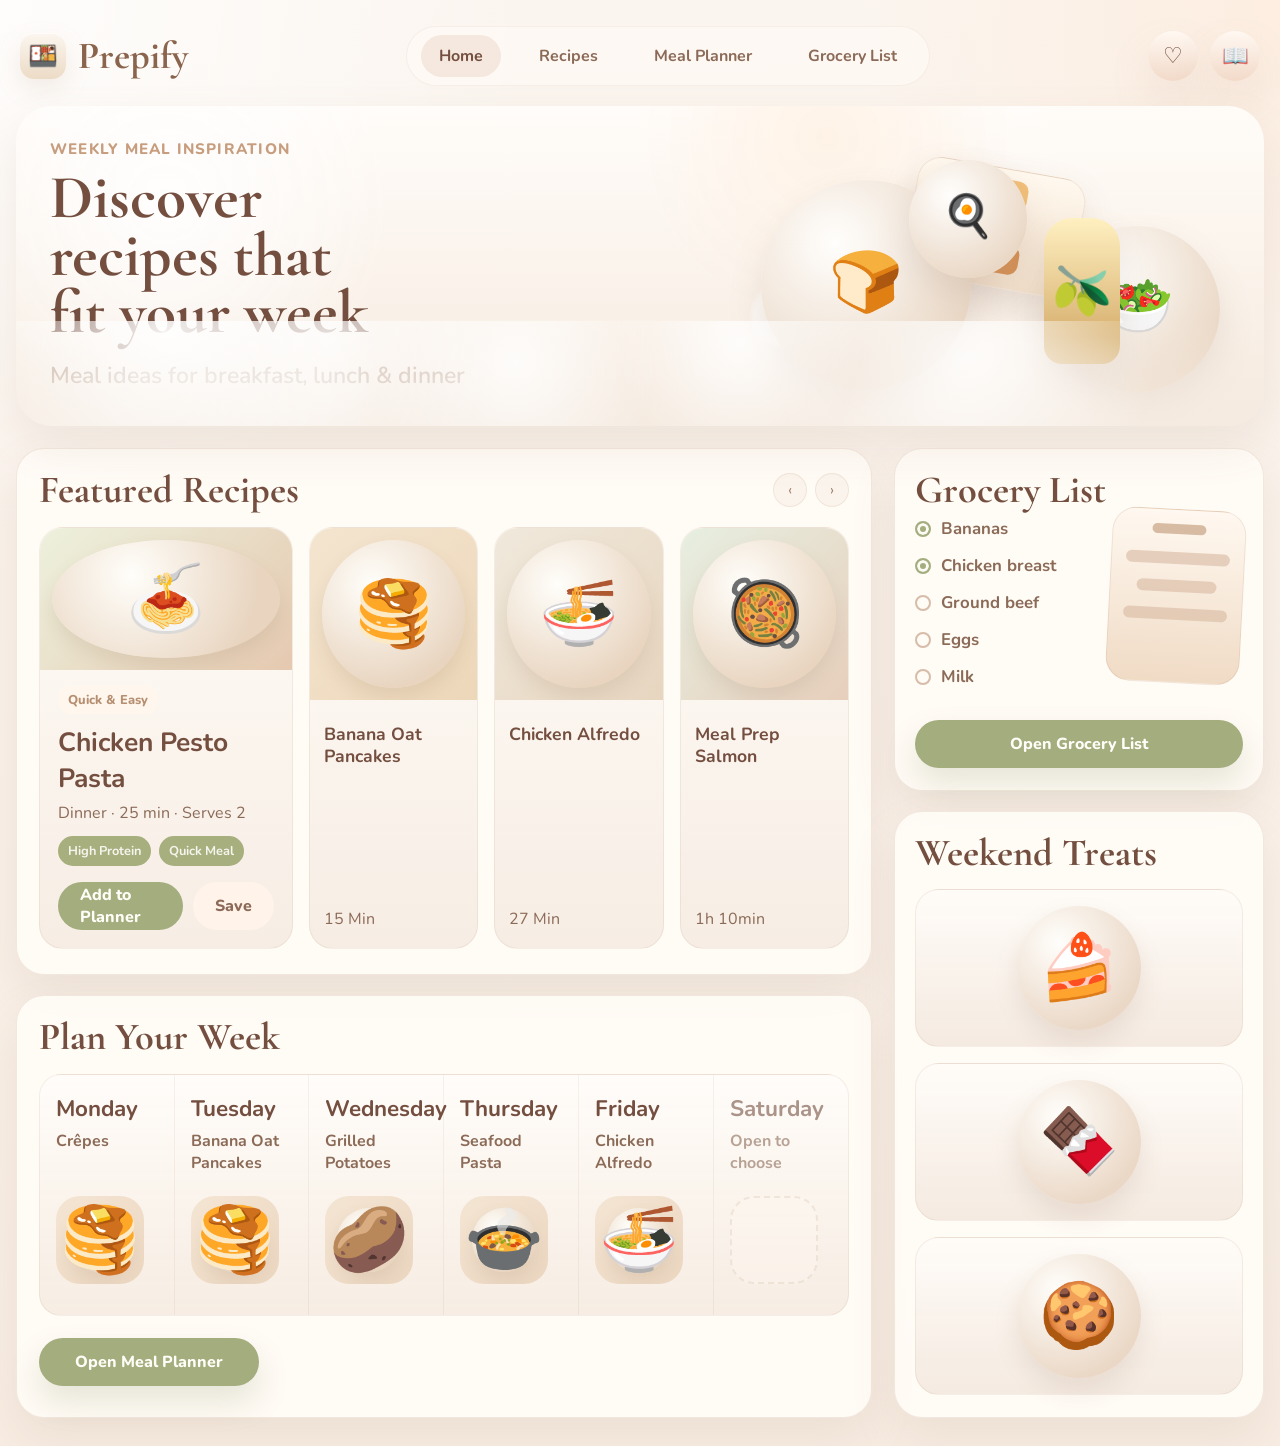
==== index.html @ a0c562fc "Add files" ====
<!DOCTYPE html>
<html lang="en">
<head>
  <meta charset="UTF-8">
  <meta name="viewport" content="width=device-width, initial-scale=1.0">
  <title>Prepify</title>
  <link rel="preconnect" href="https://fonts.googleapis.com">
  <link rel="preconnect" href="https://fonts.gstatic.com" crossorigin>
  <link href="https://fonts.googleapis.com/css2?family=Cormorant+Garamond:wght@500;600;700&family=Nunito:wght@400;600;700;800&display=swap" rel="stylesheet">
  <link rel="stylesheet" href="style.css">
</head>
<body>
  <div class="page-shell">
    <header class="topbar">
      <a class="brand" href="index.html" aria-label="Prepify home">
        <span class="brand-mark">🍱</span>
        <span class="brand-name">Prepify</span>
      </a>

      <nav class="main-nav" aria-label="Primary navigation">
        <a class="active" href="index.html">Home</a>
        <a href="browse_recipes.html">Recipes</a>
        <a href="meal_planner.html">Meal Planner</a>
        <a href="grocery_list.html">Grocery List</a>
      </nav>

      <div class="nav-actions" aria-label="Quick actions">
        <a class="icon-button" href="saved_recipes.html" aria-label="Saved recipes">♡</a>
        <a class="icon-button" href="about.html" aria-label="About Prepify">📖</a>
      </div>
    </header>

    <main>
      <section class="hero">
        <div class="hero-copy">
          <p class="eyebrow">Weekly meal inspiration</p>
          <h1>Discover recipes that fit your week</h1>
          <p class="hero-subtitle">Meal ideas for breakfast, lunch &amp; dinner</p>
        </div>

        <div class="hero-art" aria-hidden="true">
          <div class="cloud cloud-left"></div>
          <div class="cloud cloud-right"></div>

          <div class="hero-board">
            <div class="sticky sticky-breakfast">BREAKFAST</div>
            <div class="sticky sticky-lunch">LUNCH</div>
            <div class="sticky sticky-dinner">DINNER</div>
          </div>

          <div class="hero-plate toast-plate">
            <span>🍞</span>
          </div>
          <div class="hero-plate bowl-plate">
            <span>🥗</span>
          </div>
          <div class="hero-plate prep-plate">
            <span>🍳</span>
          </div>
          <div class="hero-bottle">🫒</div>
        </div>
      </section>

      <section class="dashboard-grid">
        <div class="left-column">
          <section class="panel">
            <div class="section-heading">
              <h2>Featured Recipes</h2>
              <div class="slider-arrows" aria-hidden="true">
                <span>‹</span>
                <span>›</span>
              </div>
            </div>

            <div class="recipe-strip">
              <article class="recipe-card featured-card">
                <div class="recipe-image image-pesto"></div>
                <div class="recipe-content">
                  <span class="recipe-badge">Quick &amp; Easy</span>
                  <h3>Chicken Pesto Pasta</h3>
                  <p>Dinner · 25 min · Serves 2</p>
                  <div class="tag-row">
                    <span>High Protein</span>
                    <span>Quick Meal</span>
                  </div>
                  <div class="card-actions">
                    <a href="meal_planner.html" class="button primary">Add to Planner</a>
                    <a href="saved_recipes.html" class="button secondary">Save</a>
                  </div>
                </div>
              </article>

              <article class="recipe-card compact-card">
                <div class="recipe-image image-pancakes"></div>
                <div class="compact-copy">
                  <h3>Banana Oat Pancakes</h3>
                  <p>15 Min</p>
                </div>
              </article>

              <article class="recipe-card compact-card">
                <div class="recipe-image image-alfredo"></div>
                <div class="compact-copy">
                  <h3>Chicken Alfredo</h3>
                  <p>27 Min</p>
                </div>
              </article>

              <article class="recipe-card compact-card">
                <div class="recipe-image image-salmon"></div>
                <div class="compact-copy">
                  <h3>Meal Prep Salmon</h3>
                  <p>1h 10min</p>
                </div>
              </article>
            </div>
          </section>

          <section class="panel planner-panel">
            <div class="section-heading">
              <h2>Plan Your Week</h2>
            </div>

            <div class="planner-grid">
              <article class="planner-day">
                <h3>Monday</h3>
                <p>Crêpes</p>
                <div class="mini-meal mini-crepes"></div>
              </article>

              <article class="planner-day">
                <h3>Tuesday</h3>
                <p>Banana Oat Pancakes</p>
                <div class="mini-meal mini-pancakes"></div>
              </article>

              <article class="planner-day">
                <h3>Wednesday</h3>
                <p>Grilled Potatoes</p>
                <div class="mini-meal mini-potatoes"></div>
              </article>

              <article class="planner-day">
                <h3>Thursday</h3>
                <p>Seafood Pasta</p>
                <div class="mini-meal mini-seafood"></div>
              </article>

              <article class="planner-day">
                <h3>Friday</h3>
                <p>Chicken Alfredo</p>
                <div class="mini-meal mini-alfredo"></div>
              </article>

              <article class="planner-day muted-day">
                <h3>Saturday</h3>
                <p>Open to choose</p>
                <div class="mini-placeholder"></div>
              </article>
            </div>

            <a href="meal_planner.html" class="planner-cta">Open Meal Planner</a>
          </section>
        </div>

        <aside class="right-column">
          <section class="panel side-panel grocery-panel">
            <h2>Grocery List</h2>
            <div class="grocery-content">
              <ul class="grocery-items">
                <li><span class="tick checked"></span>Bananas</li>
                <li><span class="tick checked"></span>Chicken breast</li>
                <li><span class="tick"></span>Ground beef</li>
                <li><span class="tick"></span>Eggs</li>
                <li><span class="tick"></span>Milk</li>
              </ul>
              <div class="note-card" aria-hidden="true">
                <div class="note-top"></div>
                <div class="note-line"></div>
                <div class="note-line short"></div>
                <div class="note-line"></div>
              </div>
            </div>
            <a href="grocery_list.html" class="planner-cta small">Open Grocery List</a>
          </section>

          <section class="panel side-panel treats-panel">
            <h2>Weekend Treats</h2>
            <div class="treat-card">
              <div class="treat-plate">🍰</div>
            </div>
            <div class="treat-card">
              <div class="treat-plate">🍫</div>
            </div>
            <div class="treat-card">
              <div class="treat-plate">🍪</div>
            </div>
          </section>
        </aside>
      </section>
    </main>
  </div>
</body>
</html>
---- style.css ----
:root {
  --bg: #f9f1ea;
  --bg-deep: #f5e7dc;
  --surface: rgba(255, 252, 247, 0.9);
  --surface-strong: #fffaf5;
  --border: rgba(184, 147, 120, 0.18);
  --text: #6e4c3a;
  --text-soft: #8b6a57;
  --heading: #744f40;
  --accent: #a4ad7d;
  --accent-deep: #8e9768;
  --peach: #f1d4bf;
  --shadow: 0 20px 45px rgba(157, 122, 96, 0.12);
}

* {
  box-sizing: border-box;
}

html {
  scroll-behavior: smooth;
}

body {
  margin: 0;
  min-height: 100vh;
  font-family: "Nunito", sans-serif;
  color: var(--text);
  background:
    radial-gradient(circle at top left, rgba(255, 255, 255, 0.8), transparent 28%),
    radial-gradient(circle at top right, rgba(255, 230, 210, 0.5), transparent 22%),
    linear-gradient(180deg, #fbf5ef 0%, #f8ede3 100%);
}

a {
  color: inherit;
  text-decoration: none;
}

.page-shell {
  width: min(1440px, calc(100% - 32px));
  margin: 18px auto 28px;
}

.topbar {
  display: flex;
  align-items: center;
  justify-content: space-between;
  gap: 20px;
  padding: 8px 4px 20px;
}

.brand {
  display: inline-flex;
  align-items: center;
  gap: 12px;
}

.brand-mark {
  display: grid;
  place-items: center;
  width: 46px;
  height: 46px;
  border-radius: 14px;
  font-size: 1.5rem;
  background: linear-gradient(180deg, #fbf6ef, #ecdbc6);
  box-shadow: inset 0 1px 0 rgba(255, 255, 255, 0.8), 0 10px 24px rgba(174, 140, 111, 0.15);
}

.brand-name {
  font-family: "Cormorant Garamond", serif;
  font-size: 2.4rem;
  font-weight: 700;
  color: #8b644d;
}

.main-nav {
  display: flex;
  align-items: center;
  gap: 20px;
  padding: 8px 14px;
  border-radius: 999px;
  background: rgba(255, 250, 245, 0.72);
  border: 1px solid rgba(190, 157, 130, 0.12);
}

.main-nav a {
  padding: 10px 18px;
  border-radius: 999px;
  font-weight: 700;
  color: var(--text-soft);
}

.main-nav a.active,
.main-nav a:hover {
  background: rgba(241, 223, 211, 0.65);
  color: var(--heading);
}

.nav-actions {
  display: flex;
  gap: 12px;
}

.icon-button {
  display: grid;
  place-items: center;
  width: 50px;
  height: 50px;
  border-radius: 50%;
  background: linear-gradient(180deg, #fff8f2, #f2dac9);
  box-shadow: var(--shadow);
  font-size: 1.35rem;
}

.hero {
  position: relative;
  overflow: hidden;
  display: grid;
  grid-template-columns: 1.15fr 0.85fr;
  align-items: center;
  gap: 24px;
  min-height: 320px;
  padding: 26px 34px 28px;
  border-radius: 36px;
  background:
    radial-gradient(circle at 12% 30%, rgba(255, 255, 255, 0.9), transparent 20%),
    radial-gradient(circle at 65% 10%, rgba(255, 242, 229, 0.9), transparent 22%),
    linear-gradient(180deg, rgba(255, 252, 249, 0.96), rgba(246, 234, 222, 0.96));
  box-shadow: var(--shadow);
}

.hero::after {
  content: "";
  position: absolute;
  inset: auto 0 0;
  height: 105px;
  background:
    radial-gradient(circle at 12% 10%, rgba(255, 255, 255, 0.9), transparent 20%),
    radial-gradient(circle at 25% 20%, rgba(255, 255, 255, 0.75), transparent 18%),
    radial-gradient(circle at 40% 40%, rgba(255, 255, 255, 0.82), transparent 19%),
    radial-gradient(circle at 58% 20%, rgba(255, 255, 255, 0.84), transparent 17%),
    radial-gradient(circle at 76% 35%, rgba(255, 255, 255, 0.82), transparent 20%),
    linear-gradient(180deg, transparent, rgba(245, 235, 225, 0.92));
}

.eyebrow {
  margin: 0 0 10px;
  font-size: 0.95rem;
  font-weight: 800;
  letter-spacing: 0.08em;
  text-transform: uppercase;
  color: #c79d7e;
}

.hero h1,
.section-heading h2,
.side-panel h2 {
  margin: 0;
  font-family: "Cormorant Garamond", serif;
  color: var(--heading);
}

.hero h1 {
  max-width: 12ch;
  font-size: clamp(3.2rem, 4.8vw, 5.4rem);
  line-height: 0.94;
}

.hero-subtitle {
  margin: 18px 0 0;
  font-size: clamp(1.15rem, 1.8vw, 1.9rem);
  font-weight: 600;
  color: #9a7760;
}

.hero-art {
  position: relative;
  min-height: 265px;
}

.cloud {
  position: absolute;
  border-radius: 999px;
  background: rgba(255, 255, 255, 0.56);
  filter: blur(2px);
}

.cloud-left {
  width: 160px;
  height: 64px;
  top: 150px;
  left: 12px;
}

.cloud-right {
  width: 130px;
  height: 56px;
  top: 106px;
  right: 78px;
}

.hero-board {
  position: absolute;
  top: 34px;
  right: 150px;
  width: 170px;
  height: 120px;
  border-radius: 24px;
  transform: rotate(10deg);
  background: linear-gradient(180deg, #fff8ee, #f2e0cc);
  border: 1px solid rgba(185, 147, 120, 0.18);
  box-shadow: 0 16px 34px rgba(144, 111, 90, 0.16);
}

.sticky {
  position: absolute;
  padding: 6px 10px;
  border-radius: 10px;
  font-size: 0.8rem;
  font-weight: 800;
  color: #fffaf5;
}

.sticky-breakfast {
  top: 10px;
  left: 14px;
  background: #f1bf7a;
}

.sticky-lunch {
  top: 42px;
  left: 26px;
  background: #e2aa73;
}

.sticky-dinner {
  top: 74px;
  left: 42px;
  background: #d79358;
}

.hero-plate,
.hero-bottle {
  position: absolute;
  display: grid;
  place-items: center;
  box-shadow: 0 18px 34px rgba(146, 113, 91, 0.16);
}

.hero-plate {
  border-radius: 50%;
  background: radial-gradient(circle at 35% 30%, #fffefc, #ead8c6 75%);
}

.hero-plate span {
  transform: translateY(-2px);
  font-size: 3.7rem;
}

.toast-plate {
  width: 210px;
  height: 210px;
  bottom: 8px;
  left: 22px;
}

.prep-plate {
  width: 118px;
  height: 118px;
  bottom: 120px;
  left: 170px;
}

.prep-plate span {
  font-size: 2.6rem;
}

.bowl-plate {
  width: 166px;
  height: 166px;
  bottom: 6px;
  right: 10px;
}

.hero-bottle {
  right: 110px;
  bottom: 34px;
  width: 76px;
  height: 146px;
  border-radius: 28px 28px 18px 18px;
  font-size: 3rem;
  background: linear-gradient(180deg, #fff0c1, #d7b06f 82%);
}

.dashboard-grid {
  display: grid;
  grid-template-columns: minmax(0, 2.2fr) minmax(260px, 0.95fr);
  gap: 22px;
  margin-top: 22px;
}

.left-column,
.right-column {
  display: grid;
  gap: 20px;
}

.panel {
  padding: 22px;
  border-radius: 28px;
  background: var(--surface);
  border: 1px solid var(--border);
  box-shadow: var(--shadow);
}

.section-heading {
  display: flex;
  align-items: center;
  justify-content: space-between;
  gap: 12px;
  margin-bottom: 18px;
}

.section-heading h2,
.side-panel h2 {
  font-size: clamp(2rem, 3vw, 2.8rem);
  line-height: 1;
}

.slider-arrows {
  display: flex;
  gap: 8px;
}

.slider-arrows span {
  display: grid;
  place-items: center;
  width: 34px;
  height: 34px;
  border-radius: 50%;
  background: #fbf4ed;
  border: 1px solid rgba(185, 147, 120, 0.16);
  color: #a6856d;
}

.recipe-strip {
  display: grid;
  grid-template-columns: 1.5fr repeat(3, minmax(160px, 1fr));
  gap: 16px;
}

.recipe-card {
  overflow: hidden;
  min-height: 240px;
  border-radius: 24px;
  background: linear-gradient(180deg, rgba(255, 252, 247, 0.96), rgba(246, 236, 227, 0.96));
  border: 1px solid rgba(182, 146, 119, 0.14);
}

.featured-card {
  position: relative;
}

.recipe-image {
  height: 142px;
  background-color: #f0decf;
}

.image-pesto,
.image-pancakes,
.image-alfredo,
.image-salmon,
.mini-crepes,
.mini-pancakes,
.mini-potatoes,
.mini-seafood,
.mini-alfredo {
  position: relative;
  overflow: hidden;
}

.image-pesto::before,
.image-pancakes::before,
.image-alfredo::before,
.image-salmon::before,
.mini-crepes::before,
.mini-pancakes::before,
.mini-potatoes::before,
.mini-seafood::before,
.mini-alfredo::before {
  content: "";
  position: absolute;
  inset: 12px;
  border-radius: 50%;
  background: radial-gradient(circle at 35% 30%, #fffefa, #e8d4bf 76%);
  box-shadow: 0 10px 18px rgba(145, 112, 88, 0.14);
}

.image-pesto::after,
.image-pancakes::after,
.image-alfredo::after,
.image-salmon::after,
.mini-crepes::after,
.mini-pancakes::after,
.mini-potatoes::after,
.mini-seafood::after,
.mini-alfredo::after {
  position: absolute;
  inset: 0;
  display: grid;
  place-items: center;
  font-size: 4rem;
}

.image-pesto {
  background: linear-gradient(135deg, #edf1dd, #e5c9b0);
}

.image-pesto::after {
  content: "🍝";
}

.image-pancakes {
  background: linear-gradient(135deg, #f4e5d0, #edd7b9);
}

.image-pancakes::after,
.mini-pancakes::after {
  content: "🥞";
}

.image-alfredo {
  background: linear-gradient(135deg, #f0e9dc, #e7d5bf);
}

.image-alfredo::after,
.mini-alfredo::after {
  content: "🍜";
}

.image-salmon {
  background: linear-gradient(135deg, #e7efe1, #e7cfbc);
}

.image-salmon::after {
  content: "🥘";
}

.recipe-content {
  padding: 16px 18px 18px;
}

.recipe-badge {
  display: inline-flex;
  padding: 5px 10px;
  border-radius: 999px;
  font-size: 0.8rem;
  font-weight: 800;
  color: #b68f71;
  background: #fff6ed;
}

.recipe-content h3,
.compact-copy h3,
.planner-day h3 {
  margin: 10px 0 6px;
  color: var(--heading);
}

.recipe-content h3 {
  font-size: 1.65rem;
}

.recipe-content p,
.compact-copy p,
.planner-day p,
.grocery-items {
  margin: 0;
  color: var(--text-soft);
}

.tag-row {
  display: flex;
  flex-wrap: wrap;
  gap: 8px;
  margin-top: 12px;
}

.tag-row span {
  padding: 6px 10px;
  border-radius: 999px;
  font-size: 0.8rem;
  font-weight: 700;
  color: #f7f4ee;
  background: #a6af7d;
}

.card-actions {
  display: flex;
  gap: 10px;
  margin-top: 16px;
}

.button,
.planner-cta {
  display: inline-flex;
  align-items: center;
  justify-content: center;
  min-height: 48px;
  padding: 0 22px;
  border-radius: 999px;
  font-weight: 800;
}

.button.primary,
.planner-cta {
  background: var(--accent);
  color: #fffdf8;
}

.button.secondary {
  background: #fff3ea;
  color: var(--text-soft);
}

.compact-card {
  display: flex;
  flex-direction: column;
}

.compact-card .recipe-image {
  height: 172px;
}

.compact-copy {
  display: flex;
  flex: 1;
  flex-direction: column;
  justify-content: space-between;
  padding: 14px 14px 18px;
}

.compact-copy h3 {
  font-size: 1.1rem;
  line-height: 1.2;
}

.planner-panel {
  padding-bottom: 28px;
}

.planner-grid {
  display: grid;
  grid-template-columns: repeat(6, minmax(116px, 1fr));
  overflow-x: auto;
  border-radius: 22px;
  border: 1px solid rgba(185, 147, 120, 0.14);
  background: linear-gradient(180deg, rgba(255, 252, 249, 0.92), rgba(245, 234, 224, 0.88));
}

.planner-day {
  min-height: 240px;
  padding: 18px 16px;
  border-right: 1px solid rgba(185, 147, 120, 0.12);
}

.planner-day:last-child {
  border-right: 0;
}

.planner-day h3 {
  margin-top: 0;
  font-size: 1.4rem;
}

.planner-day p {
  min-height: 48px;
  font-weight: 700;
}

.mini-meal,
.mini-placeholder {
  width: 88px;
  height: 88px;
  margin-top: 18px;
  border-radius: 24px;
}

.mini-meal {
  position: relative;
  background: linear-gradient(135deg, #f4e5d3, #ecd7c1);
}

.mini-crepes::after {
  content: "🥞";
}

.mini-potatoes::after {
  content: "🥔";
}

.mini-seafood::after {
  content: "🍲";
}

.mini-placeholder {
  border: 2px dashed rgba(181, 146, 120, 0.28);
  background: rgba(255, 248, 240, 0.65);
}

.muted-day {
  opacity: 0.6;
}

.planner-cta {
  width: fit-content;
  min-width: 220px;
  margin: 22px auto 0;
  box-shadow: 0 16px 30px rgba(146, 157, 113, 0.22);
}

.planner-cta.small {
  width: 100%;
  min-width: 0;
  margin-top: 18px;
}

.side-panel {
  padding: 22px 20px;
}

.grocery-content {
  display: grid;
  grid-template-columns: 1.15fr 0.85fr;
  gap: 12px;
  align-items: start;
}

.grocery-items {
  padding: 8px 0 0;
  list-style: none;
  font-size: 1.05rem;
  font-weight: 700;
}

.grocery-items li {
  display: flex;
  align-items: center;
  gap: 10px;
  margin-bottom: 14px;
}

.tick {
  width: 16px;
  height: 16px;
  border-radius: 50%;
  border: 2px solid #d6bca9;
}

.tick.checked {
  background: var(--accent);
  border-color: var(--accent);
  box-shadow: inset 0 0 0 3px #fdfaf6;
}

.note-card {
  position: relative;
  min-height: 174px;
  border-radius: 24px;
  transform: rotate(3deg);
  background: linear-gradient(180deg, #fff8f0, #f0dbc5);
  border: 1px solid rgba(185, 147, 120, 0.18);
}

.note-top {
  width: 54px;
  height: 10px;
  margin: 14px auto 18px;
  border-radius: 999px;
  background: #d7bca3;
}

.note-line {
  width: calc(100% - 28px);
  height: 12px;
  margin: 0 auto 16px;
  border-radius: 999px;
  background: rgba(218, 190, 167, 0.65);
}

.note-line.short {
  width: calc(100% - 52px);
}

.treats-panel {
  display: grid;
  gap: 16px;
}

.treat-card {
  display: grid;
  place-items: center;
  min-height: 158px;
  border-radius: 24px;
  background: linear-gradient(180deg, rgba(255, 252, 248, 0.96), rgba(244, 233, 223, 0.95));
  border: 1px solid rgba(185, 147, 120, 0.14);
}

.treat-plate {
  display: grid;
  place-items: center;
  width: 124px;
  height: 124px;
  border-radius: 50%;
  font-size: 4rem;
  background: radial-gradient(circle at 34% 30%, #fffefb, #ead7c5 76%);
  box-shadow: 0 12px 24px rgba(146, 113, 91, 0.14);
}

@media (max-width: 1180px) {
  .hero {
    grid-template-columns: 1fr;
    padding-bottom: 120px;
  }

  .hero-copy {
    position: relative;
    z-index: 1;
  }

  .hero-art {
    min-height: 280px;
  }

  .dashboard-grid {
    grid-template-columns: 1fr;
  }

  .recipe-strip {
    grid-template-columns: repeat(2, minmax(0, 1fr));
  }

  .featured-card {
    grid-column: 1 / -1;
  }

  .right-column {
    grid-template-columns: repeat(2, minmax(0, 1fr));
  }
}

@media (max-width: 860px) {
  .page-shell {
    width: min(100% - 20px, 1000px);
  }

  .topbar {
    flex-direction: column;
    align-items: stretch;
  }

  .main-nav {
    justify-content: center;
    flex-wrap: wrap;
  }

  .nav-actions {
    justify-content: center;
  }

  .hero {
    padding: 24px 20px 120px;
  }

  .hero h1 {
    max-width: none;
  }

  .hero-board {
    right: 92px;
  }

  .toast-plate {
    width: 170px;
    height: 170px;
  }

  .prep-plate {
    left: 128px;
  }

  .recipe-strip,
  .right-column {
    grid-template-columns: 1fr;
  }

  .grocery-content {
    grid-template-columns: 1fr;
  }
}

@media (max-width: 620px) {
  .brand-name {
    font-size: 2rem;
  }

  .main-nav {
    gap: 8px;
    padding: 8px;
  }

  .main-nav a {
    padding: 8px 12px;
    font-size: 0.95rem;
  }

  .hero {
    min-height: 500px;
  }

  .hero h1 {
    font-size: 2.8rem;
  }

  .hero-subtitle {
    font-size: 1.05rem;
  }

  .hero-board {
    top: 26px;
    right: 18px;
    width: 130px;
    height: 98px;
  }

  .toast-plate {
    left: 6px;
    bottom: 32px;
    width: 150px;
    height: 150px;
  }

  .prep-plate {
    bottom: 138px;
    left: 105px;
    width: 94px;
    height: 94px;
  }

  .prep-plate span {
    font-size: 2rem;
  }

  .bowl-plate {
    width: 128px;
    height: 128px;
  }

  .hero-bottle {
    right: 72px;
    width: 58px;
    height: 120px;
    font-size: 2.4rem;
  }

  .section-heading h2,
  .side-panel h2 {
    font-size: 2.2rem;
  }

  .recipe-content h3 {
    font-size: 1.4rem;
  }

  .card-actions {
    flex-direction: column;
  }

  .planner-day {
    min-width: 130px;
  }
}
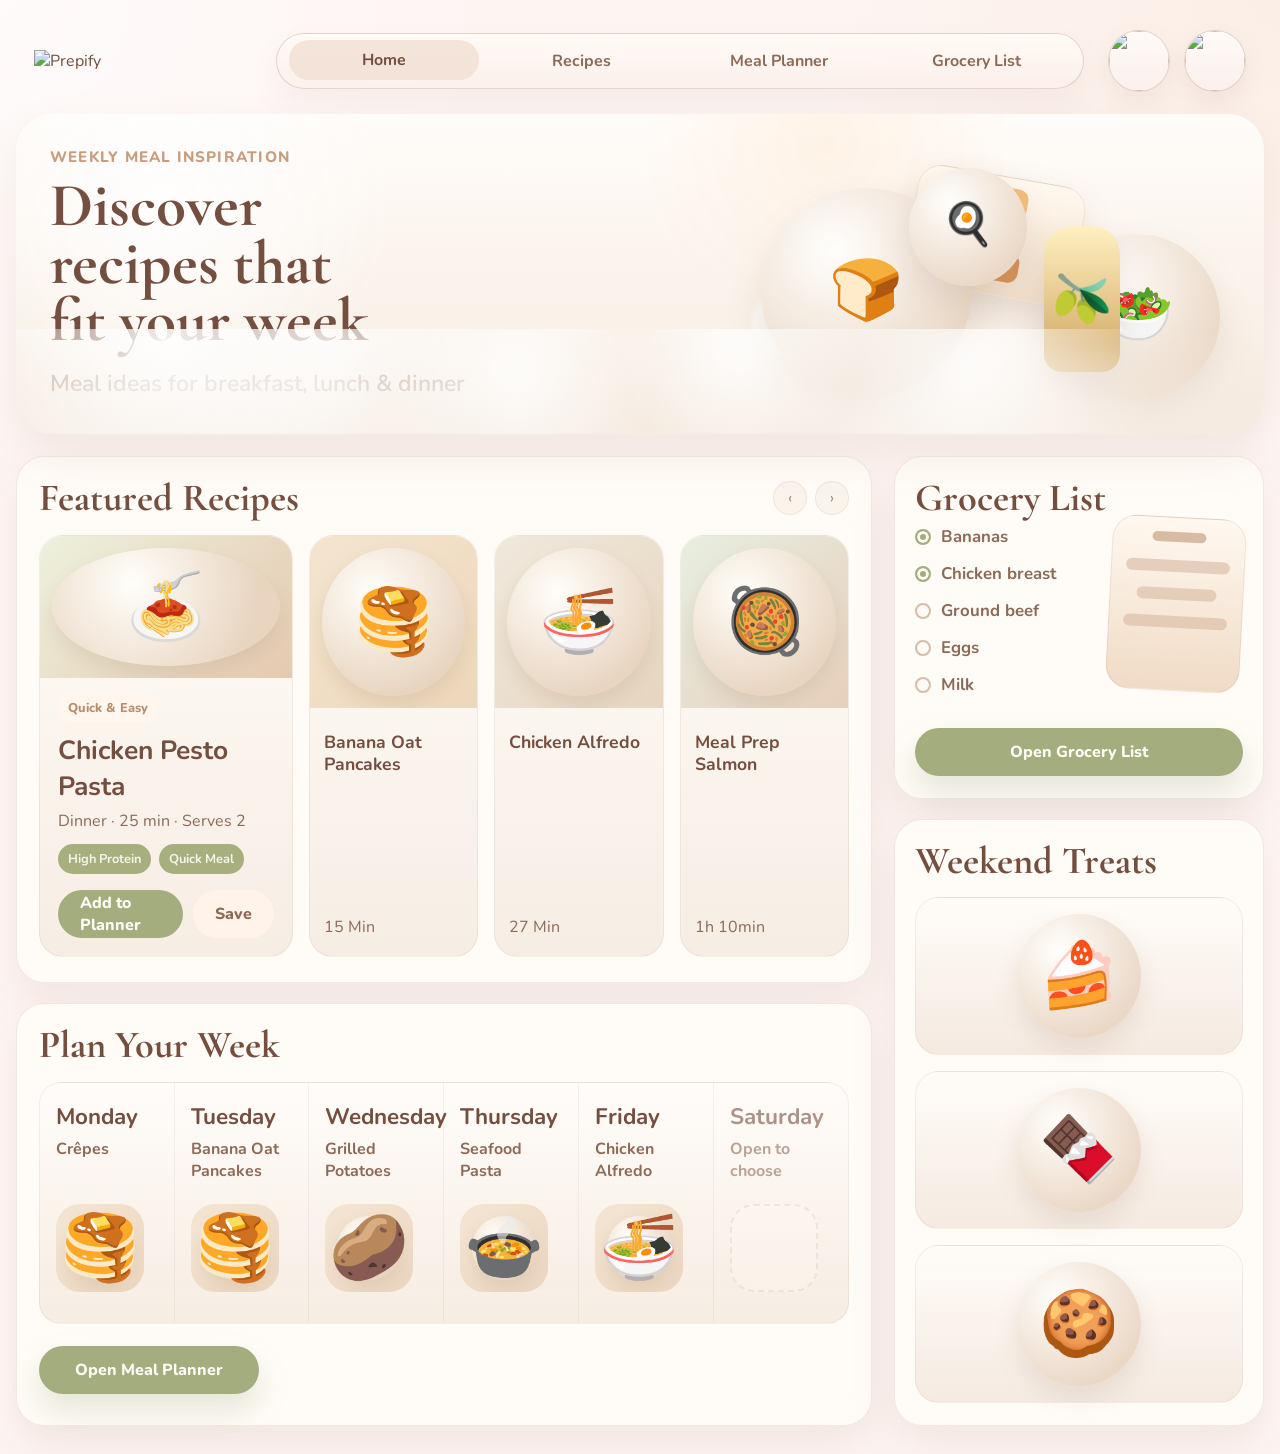
==== commit 973260fa: "Navigation updates" ====
--- a/index.html
+++ b/index.html
@@ -13,8 +13,7 @@
   <div class="page-shell">
     <header class="topbar">
       <a class="brand" href="index.html" aria-label="Prepify home">
-        <span class="brand-mark">🍱</span>
-        <span class="brand-name">Prepify</span>
+        <img class="brand-logo" src="logo.png" alt="Prepify">
       </a>
 
       <nav class="main-nav" aria-label="Primary navigation">
@@ -25,8 +24,14 @@
       </nav>
 
       <div class="nav-actions" aria-label="Quick actions">
-        <a class="icon-button" href="saved_recipes.html" aria-label="Saved recipes">♡</a>
-        <a class="icon-button" href="about.html" aria-label="About Prepify">📖</a>
+        <a class="icon-button" href="saved_recipes.html" aria-label="Saved recipes">
+          <img class="icon-button-image" src="logo_liked_recipes.png" alt="">
+          <span class="icon-label">Liked</span>
+        </a>
+        <a class="icon-button" href="about.html" aria-label="About Prepify">
+          <img class="icon-button-image" src="logo_about.png" alt="">
+          <span class="icon-label">About / Tips</span>
+        </a>
       </div>
     </header>
 
--- a/style.css
+++ b/style.css
@@ -1,6 +1,5 @@
 :root {
-  --bg: #f9f1ea;
-  --bg-deep: #f5e7dc;
+  --bg: #fef5f3;
   --surface: rgba(255, 252, 247, 0.9);
   --surface-strong: #fffaf5;
   --border: rgba(184, 147, 120, 0.18);
@@ -27,9 +26,9 @@
   font-family: "Nunito", sans-serif;
   color: var(--text);
   background:
-    radial-gradient(circle at top left, rgba(255, 255, 255, 0.8), transparent 28%),
-    radial-gradient(circle at top right, rgba(255, 230, 210, 0.5), transparent 22%),
-    linear-gradient(180deg, #fbf5ef 0%, #f8ede3 100%);
+    radial-gradient(circle at top left, rgba(255, 255, 255, 0.6), transparent 26%),
+    radial-gradient(circle at top right, rgba(248, 232, 218, 0.55), transparent 24%),
+    linear-gradient(180deg, #fef5f3 0%, #fef5f3 100%);
 }
 
 a {
@@ -46,71 +45,149 @@
   display: flex;
   align-items: center;
   justify-content: space-between;
-  gap: 20px;
-  padding: 8px 4px 20px;
+  gap: 24px;
+  padding: 12px 18px 22px;
 }
 
 .brand {
   display: inline-flex;
   align-items: center;
-  gap: 12px;
-}
-
-.brand-mark {
-  display: grid;
-  place-items: center;
-  width: 46px;
-  height: 46px;
-  border-radius: 14px;
-  font-size: 1.5rem;
-  background: linear-gradient(180deg, #fbf6ef, #ecdbc6);
-  box-shadow: inset 0 1px 0 rgba(255, 255, 255, 0.8), 0 10px 24px rgba(174, 140, 111, 0.15);
-}
-
-.brand-name {
-  font-family: "Cormorant Garamond", serif;
-  font-size: 2.4rem;
-  font-weight: 700;
-  color: #8b644d;
+  flex: 0 0 auto;
+  padding: 2px 0;
+}
+
+.brand-logo {
+  display: block;
+  width: 200px;
+  height: auto;
+  object-fit: contain;
 }
 
 .main-nav {
   display: flex;
   align-items: center;
-  gap: 20px;
+  justify-content: space-between;
+  flex: 1 1 auto;
+  min-width: 0;
+  gap: 8px;
+  padding: 7px 12px;
+  margin-left: 18px;
+  margin-right: 0;
+  border-radius: 999px;
+  background: linear-gradient(180deg, rgba(255, 250, 245, 0.96), rgba(251, 239, 235, 0.9));
+  border: 1px solid rgba(176, 137, 110, 0.32);
+  box-shadow:
+    0 14px 30px rgba(157, 122, 96, 0.08),
+    inset 0 1px 0 rgba(255, 255, 255, 0.72);
+}
+
+.main-nav a {
+  display: inline-flex;
+  align-items: center;
+  justify-content: center;
+  flex: 1 1 0;
+  min-height: 40px;
   padding: 8px 14px;
-  border-radius: 999px;
-  background: rgba(255, 250, 245, 0.72);
-  border: 1px solid rgba(190, 157, 130, 0.12);
-}
-
-.main-nav a {
-  padding: 10px 18px;
   border-radius: 999px;
   font-weight: 700;
   color: var(--text-soft);
+  white-space: nowrap;
+  transition: background 0.2s ease, color 0.2s ease, transform 0.2s ease;
 }
 
 .main-nav a.active,
 .main-nav a:hover {
-  background: rgba(241, 223, 211, 0.65);
+  background: rgba(241, 223, 211, 0.78);
   color: var(--heading);
+  transform: translateY(-1px);
 }
 
 .nav-actions {
   display: flex;
-  gap: 12px;
+  gap: 14px;
+  align-items: center;
+  flex: 0 0 auto;
 }
 
 .icon-button {
+  position: relative;
   display: grid;
   place-items: center;
-  width: 50px;
-  height: 50px;
+  width: 62px;
+  height: 62px;
+  padding: 0;
   border-radius: 50%;
-  background: linear-gradient(180deg, #fff8f2, #f2dac9);
-  box-shadow: var(--shadow);
-  font-size: 1.35rem;
+  background: linear-gradient(180deg, rgba(255, 250, 247, 0.98), rgba(251, 239, 235, 0.96));
+  border: 1px solid rgba(176, 137, 110, 0.32);
+  box-shadow:
+    0 10px 22px rgba(157, 122, 96, 0.1),
+    inset 0 1px 0 rgba(255, 255, 255, 0.65);
+  overflow: hidden;
+  isolation: isolate;
+  transition: transform 0.2s ease, box-shadow 0.2s ease, background 0.2s ease;
+}
+
+.icon-button::after {
+  content: "";
+  position: absolute;
+  inset: 0;
+  border-radius: 50%;
+  background: rgba(92, 62, 49, 0);
+  transition: background 0.2s ease;
+  z-index: 1;
+}
+
+.icon-button-image {
+  display: block;
+  width: 100%;
+  height: 100%;
+  object-fit: cover;
+  border-radius: 50%;
+  filter: saturate(1.02);
+  transition: transform 0.2s ease;
+  z-index: 0;
+}
+
+.icon-button:hover {
+  transform: translateY(-2px);
+  box-shadow:
+    0 14px 26px rgba(157, 122, 96, 0.12),
+    inset 0 1px 0 rgba(255, 255, 255, 0.7);
+}
+
+.icon-button:hover::after,
+.icon-button:focus-visible::after {
+  background: rgba(92, 62, 49, 0.72);
+}
+
+.icon-button:hover .icon-button-image,
+.icon-button:focus-visible .icon-button-image {
+  transform: scale(1.01);
+}
+
+.icon-label {
+  position: absolute;
+  left: 50%;
+  top: 50%;
+  transform: translate(-50%, -50%);
+  width: calc(100% - 14px);
+  text-align: center;
+  color: #fffdf9;
+  font-size: 0.82rem;
+  font-weight: 800;
+  line-height: 1.15;
+  letter-spacing: 0.01em;
+  opacity: 0;
+  pointer-events: none;
+  transition: opacity 0.2s ease, transform 0.2s ease;
+  z-index: 3;
+  text-shadow: 0 1px 2px rgba(60, 35, 25, 0.22);
+}
+
+.icon-button:hover .icon-label,
+.icon-button:focus-visible .icon-label {
+  opacity: 1;
+  transform: translate(-50%, -50%);
 }
 
 .hero {
@@ -718,6 +795,53 @@
   box-shadow: 0 12px 24px rgba(146, 113, 91, 0.14);
 }
 
+.page-main {
+  display: grid;
+  gap: 22px;
+}
+
+.page-intro,
+.content-card {
+  padding: 26px 28px;
+  border-radius: 28px;
+  background: rgba(255, 252, 247, 0.9);
+  border: 1px solid rgba(184, 147, 120, 0.18);
+  box-shadow: 0 20px 45px rgba(157, 122, 96, 0.12);
+}
+
+.page-intro h1,
+.content-card h2 {
+  margin: 0 0 10px;
+  font-family: "Cormorant Garamond", serif;
+  color: var(--heading);
+}
+
+.page-intro h1 {
+  font-size: clamp(2.8rem, 4vw, 4rem);
+  line-height: 0.95;
+}
+
+.page-intro p,
+.content-card p,
+.content-card li {
+  color: var(--text-soft);
+}
+
+.content-grid {
+  display: grid;
+  grid-template-columns: repeat(2, minmax(0, 1fr));
+  gap: 20px;
+}
+
+.content-card ul {
+  margin: 0;
+  padding-left: 20px;
+}
+
+.content-card li + li {
+  margin-top: 10px;
+}
+
 @media (max-width: 1180px) {
   .hero {
     grid-template-columns: 1fr;
@@ -758,14 +882,21 @@
   .topbar {
     flex-direction: column;
     align-items: stretch;
+    gap: 16px;
   }
 
   .main-nav {
     justify-content: center;
     flex-wrap: wrap;
+    margin-left: 0;
+    margin-right: 0;
   }
 
   .nav-actions {
+    justify-content: center;
+  }
+
+  .brand {
     justify-content: center;
   }
 
@@ -795,14 +926,18 @@
     grid-template-columns: 1fr;
   }
 
+  .content-grid {
+    grid-template-columns: 1fr;
+  }
+
   .grocery-content {
     grid-template-columns: 1fr;
   }
 }
 
 @media (max-width: 620px) {
-  .brand-name {
-    font-size: 2rem;
+  .brand-logo {
+    width: min(172px, 58vw);
   }
 
   .main-nav {
